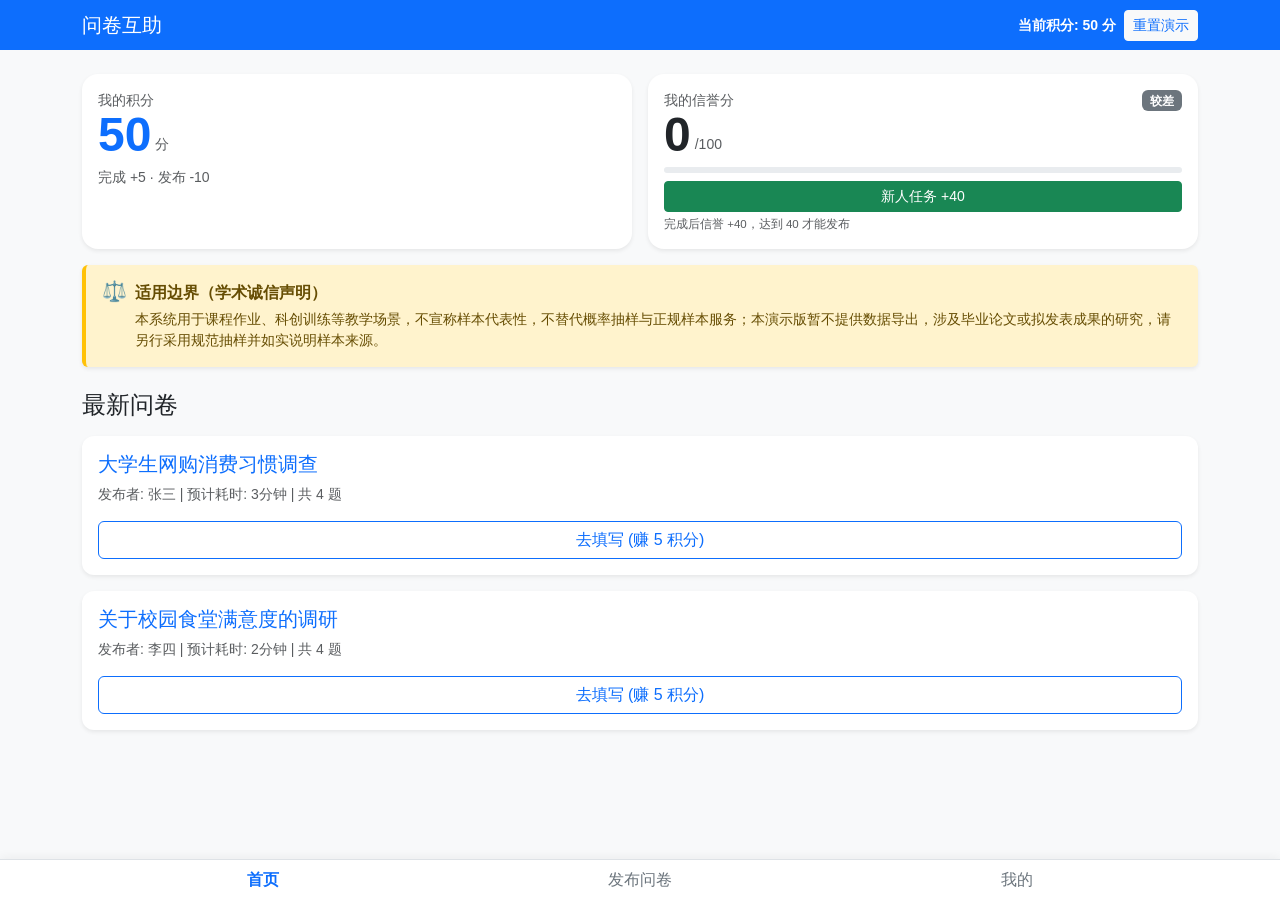
==== web-mvp/index.html @ e1d5ac33 "refactor: 分离 web-mvp 和 miniprogram 双端架构目录" ====
<!DOCTYPE html>
<html lang="zh-CN">
<head>
    <meta charset="UTF-8">
    <meta name="viewport" content="width=device-width, initial-scale=1.0">
    <title>问卷互助平台 - 首页</title>
    <!-- 引入 Bootstrap 5 的样式 -->
    <link href="https://cdn.jsdelivr.net/npm/bootstrap@5.3.0/dist/css/bootstrap.min.css" rel="stylesheet">
    <!-- 引入你自己的样式 -->
    <link rel="stylesheet" href="css/style.css">
</head>
<body class="bg-light">

    <!-- 顶部导航栏 -->
    <nav class="navbar navbar-dark bg-primary sticky-top">
        <div class="container">
            <span class="navbar-brand mb-0 h1">问卷互助</span>
            <div class="d-flex align-items-center gap-2">
                <!-- 这里显示积分（data-points 供 app.js 统一刷新） -->
                <span class="text-white fw-bold small text-nowrap">当前积分: <span id="top-points" data-points>50</span> 分</span>
                <!-- 一键重置：清空 points / claimed 后刷新 -->
                <button type="button" class="btn btn-sm btn-light text-primary text-nowrap"
                        onclick="resetDemoData()">重置演示</button>
            </div>
        </div>
    </nav>

    <!-- 主体内容区 -->
    <div class="container mt-4 mb-5 pb-5">
        <!-- 积分 / 信誉分双卡片：由 app.js 渲染，数值随 localStorage 实时更新 -->
        <div class="row g-3 mb-3" id="score-cards"></div>

        <!-- 适用边界：学术诚信声明（醒目提示，演示与答辩时都能看到） -->
        <div class="alert alert-warning border-0 border-start border-4 border-warning shadow-sm mb-4" role="alert">
            <div class="d-flex gap-2">
                <span class="fs-5 lh-1">⚖️</span>
                <div>
                    <div class="fw-bold mb-1">适用边界（学术诚信声明）</div>
                    <div class="small mb-0">本系统用于课程作业、科创训练等教学场景，不宣称样本代表性，不替代概率抽样与正规样本服务；本演示版暂不提供数据导出，涉及毕业论文或拟发表成果的研究，请另行采用规范抽样并如实说明样本来源。</div>
                </div>
            </div>
        </div>

        <h4 class="mb-3">最新问卷</h4>

        <!-- 问卷列表：由 js/app.js 从 localStorage 渲染（内置问卷 + 用户自己发布的） -->
        <div class="row" id="question-list">
            <!-- 卡片由 app.js 生成，不要在这里写死 -->
        </div>
    </div>

    <!-- 底部导航栏（固定在底部） -->
    <nav class="navbar fixed-bottom navbar-light bg-white border-top">
        <div class="container justify-content-around">
            <a class="nav-link text-primary fw-bold" href="index.html">首页</a>
            <a class="nav-link text-secondary" href="publish.html">发布问卷</a>
            <a class="nav-link text-secondary" href="profile.html">我的</a>
        </div>
    </nav>

    <!-- 引入 Bootstrap 的 JS -->
    <script src="https://cdn.jsdelivr.net/npm/bootstrap@5.3.0/dist/js/bootstrap.bundle.min.js"></script>
    <!-- 引入你自己的 JS -->
    <script src="js/app.js"></script>
</body>
</html>
---- web-mvp/css/style.css ----
/* 1. 全局字体设置（让字看起来更顺眼） */
body {
    font-family: -apple-system, BlinkMacSystemFont, "Segoe UI", Roboto, "Helvetica Neue", Arial, sans-serif;
    /* 稍微加一点淡淡的背景色，配合Bootstrap的bg-light */
    background-color: #f4f7f6 !important; 
}

/* 2. 卡片悬浮特效（鼠标放上去卡片稍微浮起来，有交互感） */
.card {
    transition: transform 0.2s ease-in-out, box-shadow 0.2s ease-in-out;
    border-radius: 12px; /* 圆角更大一点 */
    border: none;
}

.card:hover {
    transform: translateY(-3px); /* 鼠标悬停时上浮3像素 */
    box-shadow: 0 .5rem 1rem rgba(0,0,0,.15)!important; /* 阴影加深 */
}

/* 3. 底部导航栏微调 */
.navbar.fixed-bottom {
    box-shadow: 0 -2px 10px rgba(0,0,0,.05); /* 底部加点小阴影，更有立体感 */
}

/* ============================================================
 * 发布问卷页
 * 只作用于发布页/详情页新增元素，不改变其它页面的卡片结构。
 * ============================================================ */

.publish-column {
    max-width: 820px;
    padding-bottom: 1rem;
    margin-left: auto;
    margin-right: auto;
}

/* 表单卡片不跟随通用 .card:hover 上浮，避免填写时晃动 */
.publish-panel {
    transition: none;
}

.publish-panel:hover {
    transform: none;
    box-shadow: 0 .125rem .25rem rgba(0,0,0,.075) !important;
}

.publish-title-input {
    height: 52px;
    text-align: center;
    font-size: 1.05rem;
    font-weight: 500;
}

.publish-title-input::placeholder {
    font-weight: 400;
}

.publish-question-no {
    font-size: .95rem;
    font-weight: 600;
    color: #212529;
}

.publish-type-select {
    width: 92px;
}

.publish-option-row .form-control {
    flex: 1;
    min-width: 0;
}

.publish-option-letter {
    display: flex;
    align-items: center;
    justify-content: center;
    flex: 0 0 28px;
    width: 28px;
    height: 28px;
    color: #0d6efd;
    background: #e7f1ff;
    border-radius: 50%;
    font-size: .8rem;
    font-weight: 600;
}

.publish-option-row .remove-option {
    flex: 0 0 38px;
    width: 38px;
    height: 38px;
    padding: 0;
    font-size: 1.1rem;
    line-height: 1;
}

.publish-option-row .remove-option:disabled {
    opacity: .35;
}

.publish-answer-box {
    padding: .85rem;
    background: #f8fafc;
    border: 1px solid #eef2f7;
    border-radius: 10px;
}

.publish-material-img {
    display: block;
    max-width: 240px;
    max-height: 150px;
    object-fit: cover;
    background: #f8fafc;
    border: 1px solid #e5e7eb;
    border-radius: 9px;
}

.publish-actions .btn {
    min-height: 52px;
    border-radius: 10px;
}

/* 详情页：发布页上传的封面 */
.survey-cover {
    display: block;
    width: 100%;
    max-height: 280px;
    margin-bottom: 1rem;
    object-fit: cover;
    background: #f8fafc;
    border-radius: 10px;
}

@media (max-width: 575.98px) {
    .publish-title-input {
        font-size: 1rem;
    }

    .publish-type-select {
        width: 84px;
    }

    .publish-actions {
        flex-direction: column;
    }

    .publish-actions .btn {
        width: 100%;
    }
}
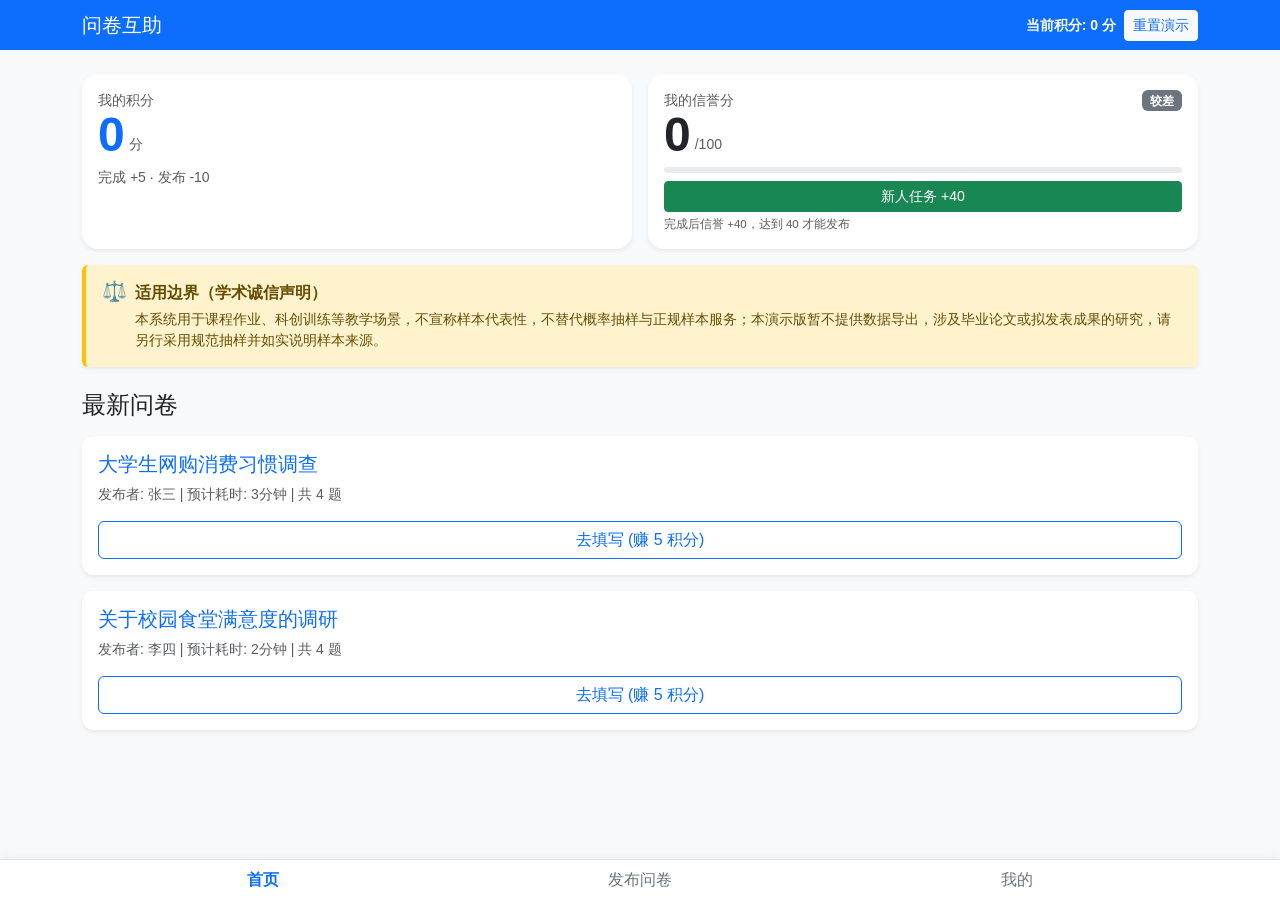
==== commit d3240de5: "feat: 完善双门槛发布、作答统计与个人中心 - 初始积分改为 0，新人任务与完成问卷同步发放信誉分 - 发布同时校验 10 积分与 40 信誉分，按未满足条件提示 - 问卷支持开始/截至时间、开放" ====
--- a/web-mvp/index.html
+++ b/web-mvp/index.html
@@ -17,7 +17,7 @@
             <span class="navbar-brand mb-0 h1">问卷互助</span>
             <div class="d-flex align-items-center gap-2">
                 <!-- 这里显示积分（data-points 供 app.js 统一刷新） -->
-                <span class="text-white fw-bold small text-nowrap">当前积分: <span id="top-points" data-points>50</span> 分</span>
+                <span class="text-white fw-bold small text-nowrap">当前积分: <span id="top-points" data-points>0</span> 分</span>
                 <!-- 一键重置：清空 points / claimed 后刷新 -->
                 <button type="button" class="btn btn-sm btn-light text-primary text-nowrap"
                         onclick="resetDemoData()">重置演示</button>
--- a/web-mvp/css/style.css
+++ b/web-mvp/css/style.css
@@ -97,10 +97,19 @@
     opacity: .35;
 }
 
-.publish-answer-box {
-    padding: .85rem;
-    background: #f8fafc;
-    border: 1px solid #eef2f7;
+/* 发布页：匿名发布者只读样式 */
+#publisher[readonly] {
+    color: #6c757d;
+    background-color: #f8fafc;
+}
+
+/* 发布页：开放题说明 */
+.publish-open-hint {
+    padding: .7rem .85rem;
+    color: #6c757d;
+    font-size: .85rem;
+    background: #f8fafc;
+    border: 1px dashed #dbe4ef;
     border-radius: 10px;
 }
 
@@ -130,6 +139,127 @@
     border-radius: 10px;
 }
 
+/* 详情页：开放题作答区 */
+.survey-open-input {
+    min-height: 88px;
+    resize: vertical;
+}
+
+.survey-limit-hint {
+    font-size: .78rem;
+}
+
+/* 详情页 / 个人中心：发布者专属统计条 */
+.survey-stats-title {
+    margin-bottom: .35rem;
+    color: #6c757d;
+    font-size: .78rem;
+}
+
+.survey-stat-row {
+    display: flex;
+    align-items: center;
+    gap: .55rem;
+    margin: -.15rem 0 .55rem 1.75rem;
+}
+
+.survey-stat-track {
+    flex: 1 1 auto;
+    height: 8px;
+    overflow: hidden;
+    background: #eef3f9;
+    border-radius: 999px;
+}
+
+.survey-stat-bar {
+    height: 100%;
+    background: #b9d4f6;
+    border-radius: inherit;
+    transition: width .25s ease;
+}
+
+.survey-stat-value {
+    flex: 0 0 auto;
+    min-width: 68px;
+    color: #6c757d;
+    font-size: .74rem;
+    white-space: nowrap;
+}
+
+.survey-stat-empty {
+    margin-left: 1.75rem;
+    color: #adb5bd;
+    font-size: .78rem;
+}
+
+.survey-open-stats {
+    padding: .7rem .85rem;
+    background: #f8fafc;
+    border: 1px solid #eef2f7;
+    border-radius: 10px;
+}
+
+.survey-open-list {
+    max-height: 220px;
+    overflow-y: auto;
+}
+
+.survey-open-item {
+    padding: .35rem 0;
+    color: #495057;
+    font-size: .85rem;
+    line-height: 1.5;
+    word-break: break-word;
+    border-bottom: 1px dashed #e5e7eb;
+}
+
+.survey-open-item:last-child {
+    border-bottom: 0;
+}
+
+/* 个人中心：发布问卷统计 */
+.profile-stats-box {
+    padding: .85rem;
+    background: #f8fafc;
+    border: 1px solid #eef2f7;
+    border-radius: 10px;
+}
+
+.profile-stat-question {
+    margin-bottom: 1rem;
+}
+
+.profile-stat-question:last-child {
+    margin-bottom: 0;
+}
+
+.profile-stat-question .survey-stat-row {
+    margin-left: 0;
+}
+
+.profile-stat-question .survey-stat-empty {
+    margin-left: 0;
+}
+
+.profile-stat-option {
+    margin: .35rem 0 .1rem;
+    color: #495057;
+    font-size: .82rem;
+}
+
+/* 逾期扣分提示：页面顶部浮层 */
+.survey-toast {
+    position: fixed;
+    top: 72px;
+    left: 50%;
+    z-index: 1080;
+    width: calc(100% - 2rem);
+    max-width: 520px;
+    margin: 0;
+    transform: translateX(-50%);
+    box-shadow: 0 .5rem 1rem rgba(0, 0, 0, .15);
+}
+
 @media (max-width: 575.98px) {
     .publish-title-input {
         font-size: 1rem;
